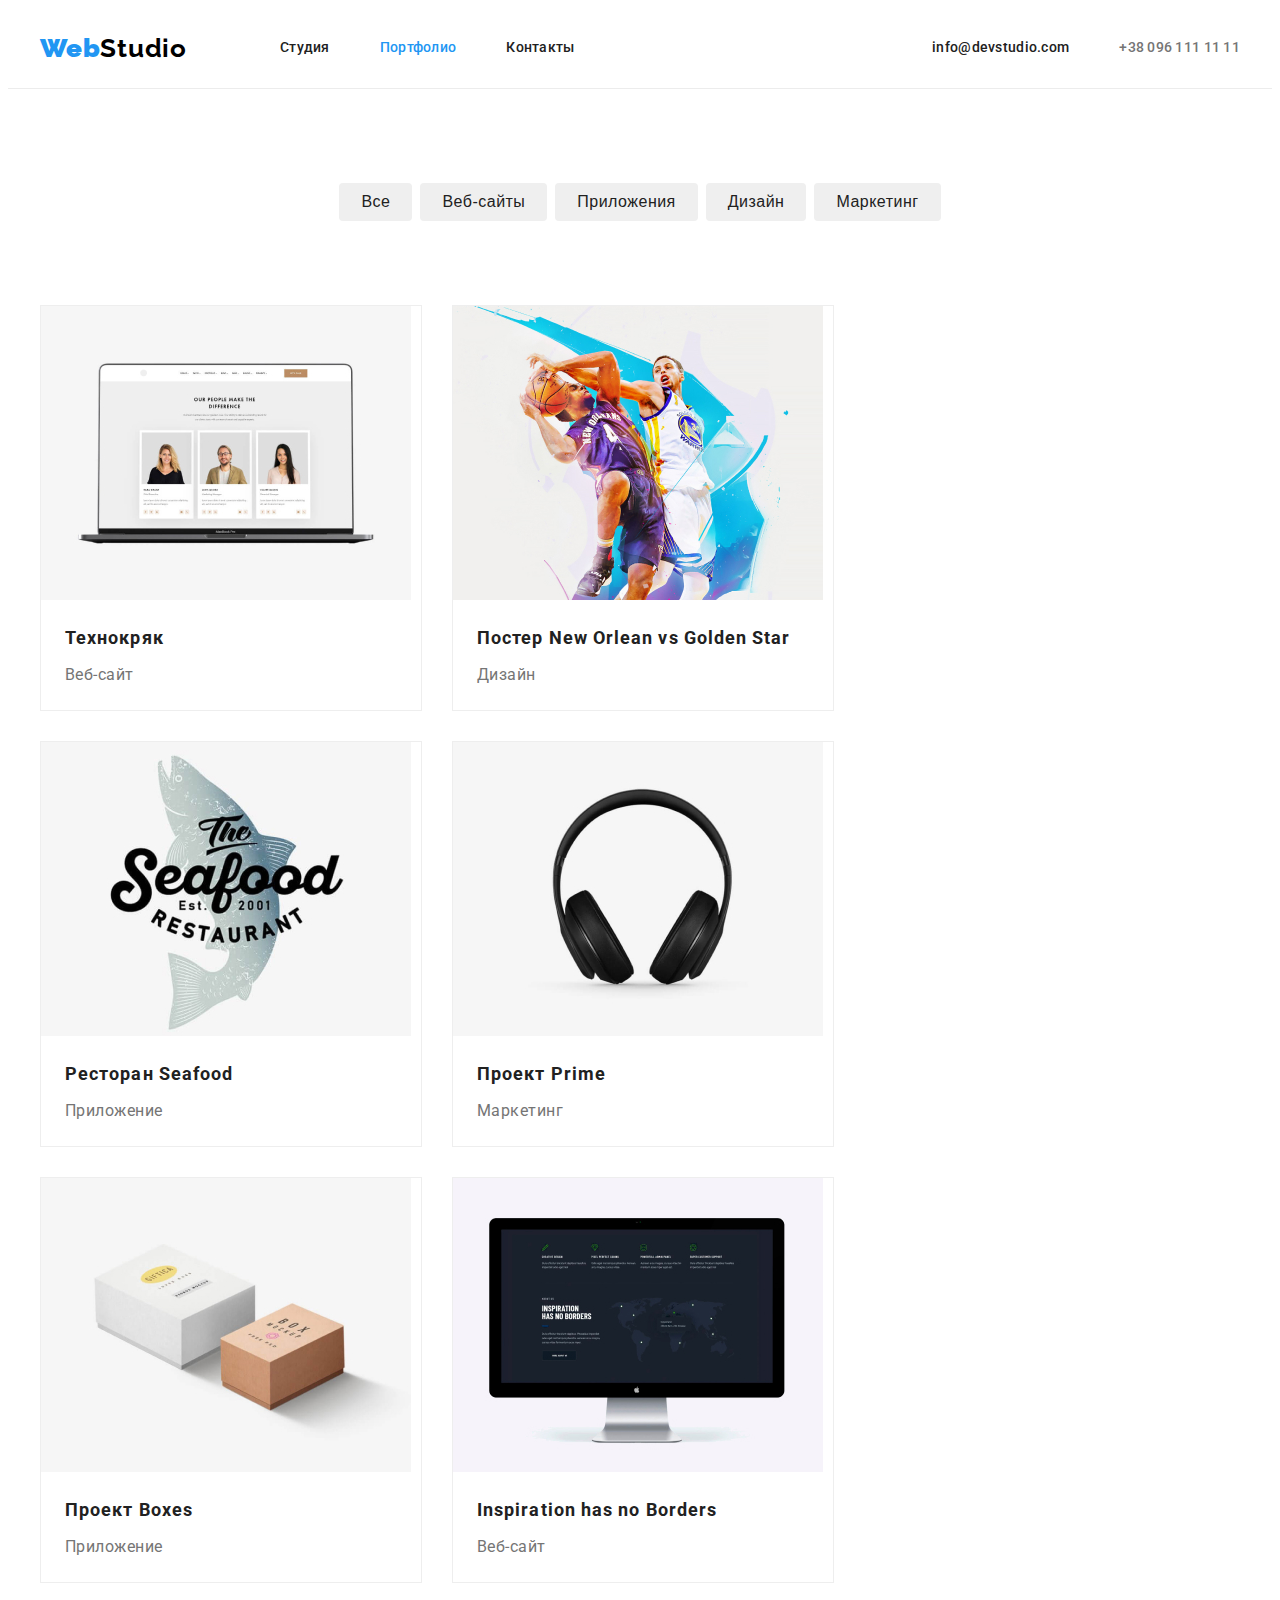
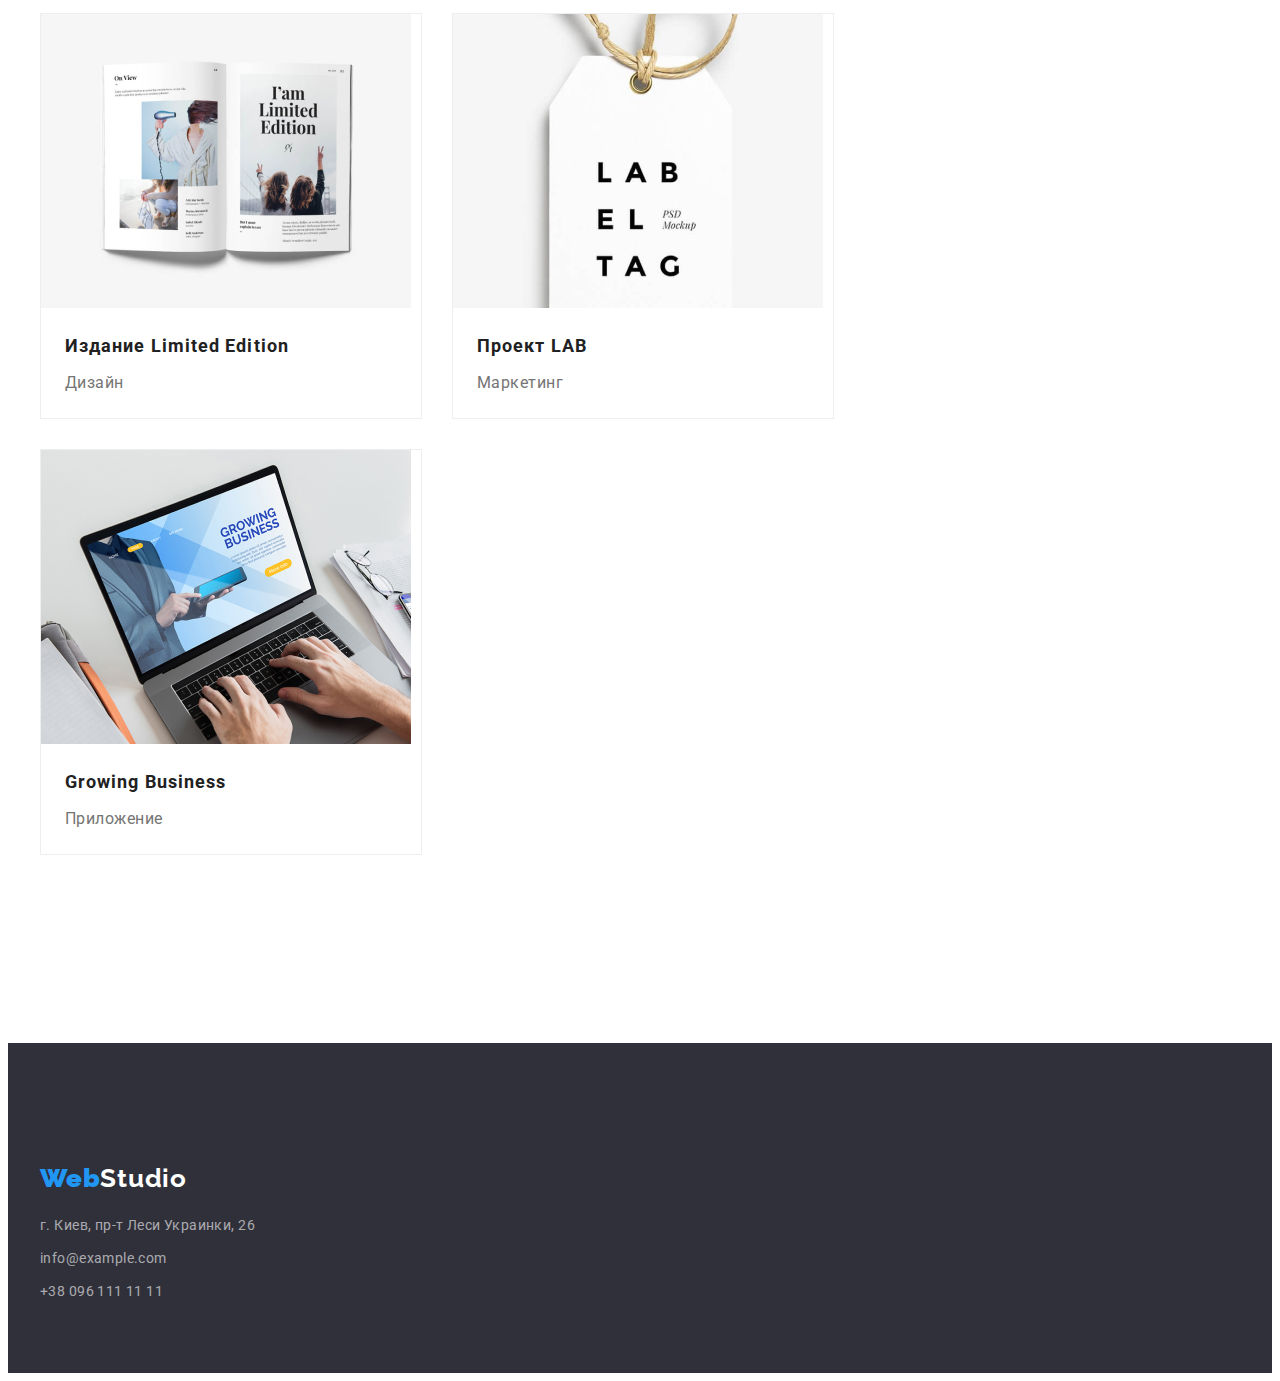
==== portfolio.html @ ff105183 "начало" ====
<!DOCTYPE html>
<html lang="ru">
  <head>
    <meta charset="UTF-8" />
    <meta http-equiv="X-UA-Compatible" content="IE=edge" />
    <meta name="viewport" content="width=device-width, initial-scale=1.0" />
    <title>Портфолио</title>
    <link
      rel="stylesheet"
      href="https://cdnjs.cloudflare.com/ajax/libs/modern-normalize/1.0.0/modern-normalize.min.css"
      integrity="sha512-ISS7cAi1PEhQ8jnbJpJZMd29NlhNj4AWYyLOSp2CE/CsHxTCu+r+t0D2yoJudVrd0/8fTVPUVDzY5Tvli75u/g=="
      crossorigin="anonymous"
    />
    <link rel="preconnect" href="https://fonts.gstatic.com" />
    <link
      href="https://fonts.googleapis.com/css2?family=Raleway:ital,wght@1,700&family=Roboto:wght@400;500;700;900&display=swap"
      rel="stylesheet"
    />
    <link rel="stylesheet" href="./css/styles.css" />
  </head>
  <body>
    <header class="header">
      <div class="container header-conteiner">
        <nav class="navigation">
          <a class="logo-link link" href=""
            ><span class="web">Web</span>Studio</a
          >

          <ul class="navigation-list list">
            <li class="navigation-item">
              <a class="navigation-link link" href="./index.html">Студия</a>
            </li>
            <li class="navigation-item">
              <a class="navigation-link link current" href="">Портфолио</a>
            </li>
            <li class="navigation-item">
              <a class="navigation-link link" href="">Контакты</a>
            </li>
          </ul>
        </nav>
        <ul class="header-contact-list list">
          <li class="header-contact-list-item">
            <a class="mail-link link" href="mailto:info@devstudio.com"
              >info@devstudio.com</a
            >
          </li>
          <li class="header-contact-list-item">
            <a class="tel-link link" href="tel:+380961111111"
              >+38 096 111 11 11</a
            >
          </li>
        </ul>
      </div>
    </header>
    <main>
      <section class="nav-btn">
        <div class="container">
          <h1 class="visually-hidden">Портфолио</h1>
          <!-- спрячется после стилизации -->
          <ul class="nav-btn-list list">
            <li class="navigation-btn-list-item">
              <button type="button" class="nav-btn-list-but">Все</button>
            </li>
            <li class="navigation-btn-list-item">
              <button type="button" class="nav-btn-list-but">Веб-сайты</button>
            </li>
            <li class="navigation-btn-list-item">
              <button type="button" class="nav-btn-list-but">Приложения</button>
            </li>
            <li class="navigation-btn-list-item">
              <button type="button" class="nav-btn-list-but">Дизайн</button>
            </li>
            <li class="navigation-btn-list-item">
              <button type="button" class="nav-btn-list-but">Маркетинг</button>
            </li>
          </ul>
          <h2 class="visually-hidden">Элементы портфолио</h2>
          <ul class="elements-list list">
            <li class="elements-list-item">
              <img
                class="elements-list-img"
                src="./portfolio-images/tehno.jpg"
                alt="рисунок ноутбука"
                width="370"
                height="294"
              />
              <div class="elements-list-wrapper">
                <h3 class="elements-list-title">Технокряк</h3>
                <p class="elements-list-progects">Веб-сайт</p>
              </div>
            </li>
            <li class="elements-list-item">
              <img
                class="elements-list-img"
                src="./portfolio-images/new-orlean.jpg"
                alt="два парня играют в баскетбол"
                width="370"
                height="294"
              />
              <div class="elements-list-wrapper">
                <h3 class="elements-list-title">
                  Постер New Orlean vs Golden Star
                </h3>
                <p class="elements-list-progects">Дизайн</p>
              </div>
            </li>
            <li class="elements-list-item">
              <img
                class="elements-list-img"
                src="./portfolio-images/seafood.jpg"
                alt="логотип ресторана"
              />
              <div class="elements-list-wrapper">
                <h3 class="elements-list-title">Ресторан Seafood</h3>
                <p class="elements-list-progects">Приложение</p>
              </div>
            </li>
            <li class="elements-list-item">
              <img
                class="elements-list-img"
                src="./portfolio-images/prime.jpg"
                alt="фото наушников"
              />
              <div class="elements-list-wrapper">
                <h3 class="elements-list-title">Проект Prime</h3>
                <p class="elements-list-progects">Маркетинг</p>
              </div>
            </li>
            <li class="elements-list-item">
              <img
                class="elements-list-img"
                src="./portfolio-images/boxes.jpg"
                alt="лежат две коробки"
              />
              <div class="elements-list-wrapper">
                <h3 class="elements-list-title">Проект Boxes</h3>
                <p class="elements-list-progects">Приложение</p>
              </div>
            </li>
            <li class="elements-list-item">
              <img
                class="elements-list-img"
                src="./portfolio-images/inspiration.jpg"
                alt="стоит монитоор"
              />
              <div class="elements-list-wrapper">
                <h3 class="elements-list-title" lang="en">
                  Inspiration has no Borders
                </h3>
                <p class="elements-list-progects">Веб-сайт</p>
              </div>
            </li>
            <li class="elements-list-item">
              <img
                class="elements-list-img"
                src="./portfolio-images/limited.jpg"
                alt="книга"
              />
              <div class="elements-list-wrapper">
                <h3 class="elements-list-title">Издание Limited Edition</h3>
                <p class="elements-list-progects">Дизайн</p>
              </div>
            </li>

            <li class="elements-list-item">
              <img
                class="elements-list-img"
                src="./portfolio-images/lab.jpg"
                alt="черные буквы на белом ярлыке"
                width="370"
                height="294"
              />
              <div class="elements-list-wrapper">
                <h3 class="elements-list-title">Проект LAB</h3>
                <p class="elements-list-progects">Маркетинг</p>
              </div>
            </li>
            <li class="elements-list-item">
              <img
                class="elements-list-img"
                src="./portfolio-images/growing.jpg"
                alt="человек работает за ноутбуком"
                width="370"
                height="294"
              />
              <div class="elements-list-wrapper">
                <h3 class="elements-list-title" lang="en">Growing Business</h3>
                <p class="elements-list-progects">Приложение</p>
              </div>
            </li>
          </ul>
        </div>
      </section>
    </main>
    <footer class="footer">
      <h2 class="visually-hidden">Контакты</h2>
      <!--спрячется после стилизации-->
      <div class="container">
        <a class="footer-logo link" href=""
          ><span class="web">Web</span>Studio</a
        >
        <div class="contacts">
          <address class="address">
            <ul class="footer-list list">
              <li class="footer-list-item">
                <a
                  class="footer-list-link link"
                  href="https://goo.gl/maps/RYazmXWVpMXztePi6"
                  target="_blank"
                  rel="noopener noreferrer"
                  >г. Киев, пр-т Леси Украинки, 26</a
                >
              </li>
              <li class="footer-list-item">
                <a class="footer-list-link link" href="mailto:info@example.com"
                  >info@example.com</a
                >
              </li>
              <li class="footer-list-item">
                <a class="footer-list-link link" href="tel:+380961111111"
                  >+38 096 111 11 11</a
                >
              </li>
            </ul>
          </address>
        </div>
      </div>
    </footer>
  </body>
</html>
---- css/styles.css ----
:root {
  --main-font: "Roboto", sans-serif;
  --secondary-font: "Raleway", sans-serif;
  --accent-color: #2196f3;
}
body {
  font-family: var(--main-font);
}
h1,
h2,
h3,
h4,
h5,
h6,
p {
  margin: 0;
}
ul,
ol {
  margin: 0;
  padding: 0;
}
img {
  display: block;
}
.link {
  text-decoration: none;
}
.list {
  list-style: none;
}
.address {
  font-style: normal;
}
.visually-hidden {
  position: absolute !important;
  clip: rect(1px 1px 1px 1px); /* IE6, IE7 */
  clip: rect(1px, 1px, 1px, 1px);
  padding: 0 !important;
  border: 0 !important;
  height: 1px !important;
  width: 1px !important;
  overflow: hidden;
}
.navigation-list .link.current {
  color: var(--accent-color);
}
/* =======================ШАПКА============================ */
.header {
  padding: 0;
  margin: 0;

  border-bottom: 1px solid #ececec;
}
.header .header-conteiner {
  display: flex;
  align-items: center;
}
.container {
  width: 1200px;
  margin: 0 auto;
  padding-left: 15px;
  padding-right: 15px;
}
.navigation {
  display: flex;
  align-items: center;
}

.navigation-list {
  display: flex;
  align-items: center;
  margin: 0;
  padding: 0;
}

.navigation-item:not(:last-child) {
  margin-right: 50px;
}
.navigation-link {
  font-weight: 500;
  font-size: 14px;
  line-height: 1.14;
  letter-spacing: 0.02em;
  display: block;
  padding: 32px 0;

  color: #212121;
}
.navigation-link:hover,
.navigation-link:focus {
  color: var(--accent-color);
}
.web {
  font-family: var(--secondary-font);

  font-weight: 900;
  font-size: 26px;
  line-height: 1.19x;

  letter-spacing: 0.03em;

  color: var(--accent-color);
}
.logo-link {
  margin-right: 93px;
  font-family: var(--secondary-font);

  font-weight: 700;
  font-size: 26px;
  line-height: 1.19;

  letter-spacing: 0.03em;

  color: #000000;
}
.header-contact-list {
  display: flex;
  align-items: center;

  margin-left: auto;
  padding: 0;
}
.header-contact-list-item {
  display: flex;
  align-items: center;
}

.mail-link {
  display: block;
  padding: 32px 0;

  margin-right: 50px;
  font-weight: 500;
  font-size: 14px;
  line-height: 1.14;
  letter-spacing: 0.02em;

  color: #212121;
}
.mail-link:hover,
.mail-link:focus {
  color: var(--accent-color);
}
.tel-link {
  display: block;
  padding: 32px 0;
  font-weight: 500;
  font-size: 14px;
  line-height: 1.14;
  letter-spacing: 0.02em;

  color: #757575;
}
.tel-link:hover,
.tel-link:focus {
  color: var(--accent-color);
}
/* ============================КОНЕЦ ШАПКИ========================== */

/* ===========================ГЛАВНАЯ СТУДИЯ=============================== */
.hero .container {
  padding: 200px 252px;
  text-align: center;

  width: 1200px;
  margin: 0 auto;
  padding-left: 15px;
  padding-right: 15px;
}
.hero {
  background-color: #2f303a;
  margin: 0;
}
.hero-title {
  font-weight: 900;
  font-size: 44px;
  line-height: 1.36;
  max-width: calc(100% / 1.72);
  margin: 0 auto 30px auto;

  letter-spacing: 0.06em;
  text-transform: uppercase;

  color: #ffffff;
}
.modal-btn {
  display: block;
  margin: 0 auto;
  font-weight: 700;
  font-size: 16px;
  line-height: 1.9;
  cursor: pointer;
  min-width: 200px;
  padding-top: 10px;
  padding-bottom: 10px;
  padding-left: 32px;
  padding-right: 32px;

  color: #ffffff;
  background: #2196f3;
  box-shadow: 0px 4px 4px rgba(0, 0, 0, 0.15);
  border: transparent;
  border-radius: 4px;
}
.privelegius {
  margin: 0;
  padding: 94px 0;
}
.privelegius-title {
  margin-bottom: 10px;
  font-weight: 700;
  font-size: 14px;
  line-height: 1.14;
  letter-spacing: 0.03em;
  text-transform: uppercase;

  color: #212121;
}
.privelegius-list {
  display: flex;
  margin-left: -30px;
  margin-top: -30px;
}
.privelegius-item {
  flex-basis: calc(100% / 4 - 30px);
  margin-left: 30px;
  margin-top: 30px;
}
.discription {
  font-weight: normal;
  font-size: 14px;
  line-height: 1.71;
  margin: 0;

  letter-spacing: 0.03em;

  color: #757575;
}
.about-title {
  text-align: center;

  margin-bottom: 50px;
  font-weight: 700;
  font-size: 36px;
  line-height: 1.17;

  letter-spacing: 0.03em;

  color: #212121;
}
.about {
  margin: 0;
  padding-bottom: 94px;
}
.about-list {
  display: flex;
  flex-wrap: wrap;
  margin-left: -30px;

  margin-top: -30px;
}
.about-list-item {
  flex-basis: calc(100% / 3 - 30px);
  margin-left: 30px;
  margin-top: 30px;
}
.about-list-img {
  display: block;
  max-width: 100%;
}
.members {
  margin: 0;

  background-color: #f5f4fa;
  padding-top: 94px;
  padding-bottom: 94px;
}
.members-title {
  text-align: center;
  margin-bottom: 50px;
  font-weight: 700;
  font-size: 36px;
  line-height: 1.7;

  letter-spacing: 0.03em;

  color: #212121;
}
.members-list {
  display: flex;
  flex-wrap: wrap;
  margin-left: -30px;
  margin-top: -30px;
}
.members-list-item {
  flex-basis: calc(100% / 4 - 30px);
  margin-left: 30px;
  margin-top: 30px;
  box-shadow: 0px 1px 3px rgba(0, 0, 0, 0.12), 0px 1px 1px rgba(0, 0, 0, 0.14),
    0px 2px 1px rgba(0, 0, 0, 0.2);
  border-radius: 0px 0px 4px 4px;
  background: #ffffff;
}
.members-list-foto {
  display: block;
  max-width: 100%;
}
.members-list-wrapper {
  padding-top: 30px;
  padding-bottom: 30px;
}
.name-title {
  font-weight: 500;
  font-size: 16px;
  line-height: 1.19;
  text-align: center;
  margin-bottom: 10px;

  letter-spacing: 0.03em;

  color: #212121;
}
.profession {
  font-weight: 400;
  font-size: 16px;
  line-height: 1.19;
  text-align: center;

  letter-spacing: 0.03em;

  color: #757575;
}
/* =======================КОНЕЦ ГЛАВНОЙ СТУДИИ================== */

/* ===============================ФУТЕР========================== */
.footer {
  background-color: #2f303a;
  padding-top: 60px;
  padding-bottom: 60px;
}

.footer-logo {
  display: block;
  margin-top: 60px;
  margin-bottom: 20px;
  font-family: var(--secondary-font);

  font-weight: bold;
  font-size: 26px;
  line-height: 1.19;

  letter-spacing: 0.03em;

  color: #ffffff;
}
.footer-list-item {
  margin-bottom: 9px;
}
.contacts {
  margin-top: 20px;
}
.footer-list-link {
  font-weight: 400;
  font-size: 14px;
  line-height: 1.71;

  letter-spacing: 0.03em;

  color: #ffffff99;
}
.footer-list-link:hover,
.footer-list-link:focus {
  color: #ffffff;
}
/* ======================КОНЕЦ ФУТЕРА===================== */

/* =========================ГЛАВНАЯ ПОРТФОЛИО================== */
.nav-btn {
  margin: 0;
  padding: 94px 0;
}
.nav-btn-list {
  display: flex;

  justify-content: center;
  margin: 0 0 50px 0;
  padding: 0;
}
.navigation-btn-list-item:not(:last-child) {
  margin-right: 8px;
}
.nav-btn-list-but {
  display: block;
  padding: 6px 22px;
  font-weight: 500;
  font-size: 16px;
  line-height: 1.62;
  border: transparent;
  border-radius: 4px;

  letter-spacing: 0.03em;

  color: #212121;
}
.nav-btn-list-but:hover,
.nav-btn-list-but:focus {
  background: var(--accent-color);
  color: #ffffff;
}
.elements-list {
  display: flex;
  flex-wrap: wrap;
  margin-top: -30px;
  margin-left: -30px;
  padding-top: 34px;
  padding-bottom: 94px;
}
.elements-list-item {
  flex-basis: calc(100% / 3 - 30px);
  margin-left: 30px;
  margin-top: 30px;
  border: 1px solid #eee;
}
.elements-list-img {
  display: block;
  align-items: center;
  max-width: 100%;
  margin: 0 0 20px 0;
}

.elements-list-title {
  margin: 0 0 4px 0;
  padding: 0 24px;
  font-weight: 700;
  font-size: 18px;
  line-height: 2;

  letter-spacing: 0.06em;

  color: #212121;
}
.elements-list-progects {
  margin: 0 0 20px 0;
  padding: 0 24px;
  font-weight: normal;
  font-size: 16px;
  line-height: 1.88;

  letter-spacing: 0.03em;

  color: #757575;
}
/* ======================КОНЕЦ ГЛАВНОЙ ПОРТФОЛИО=============== */
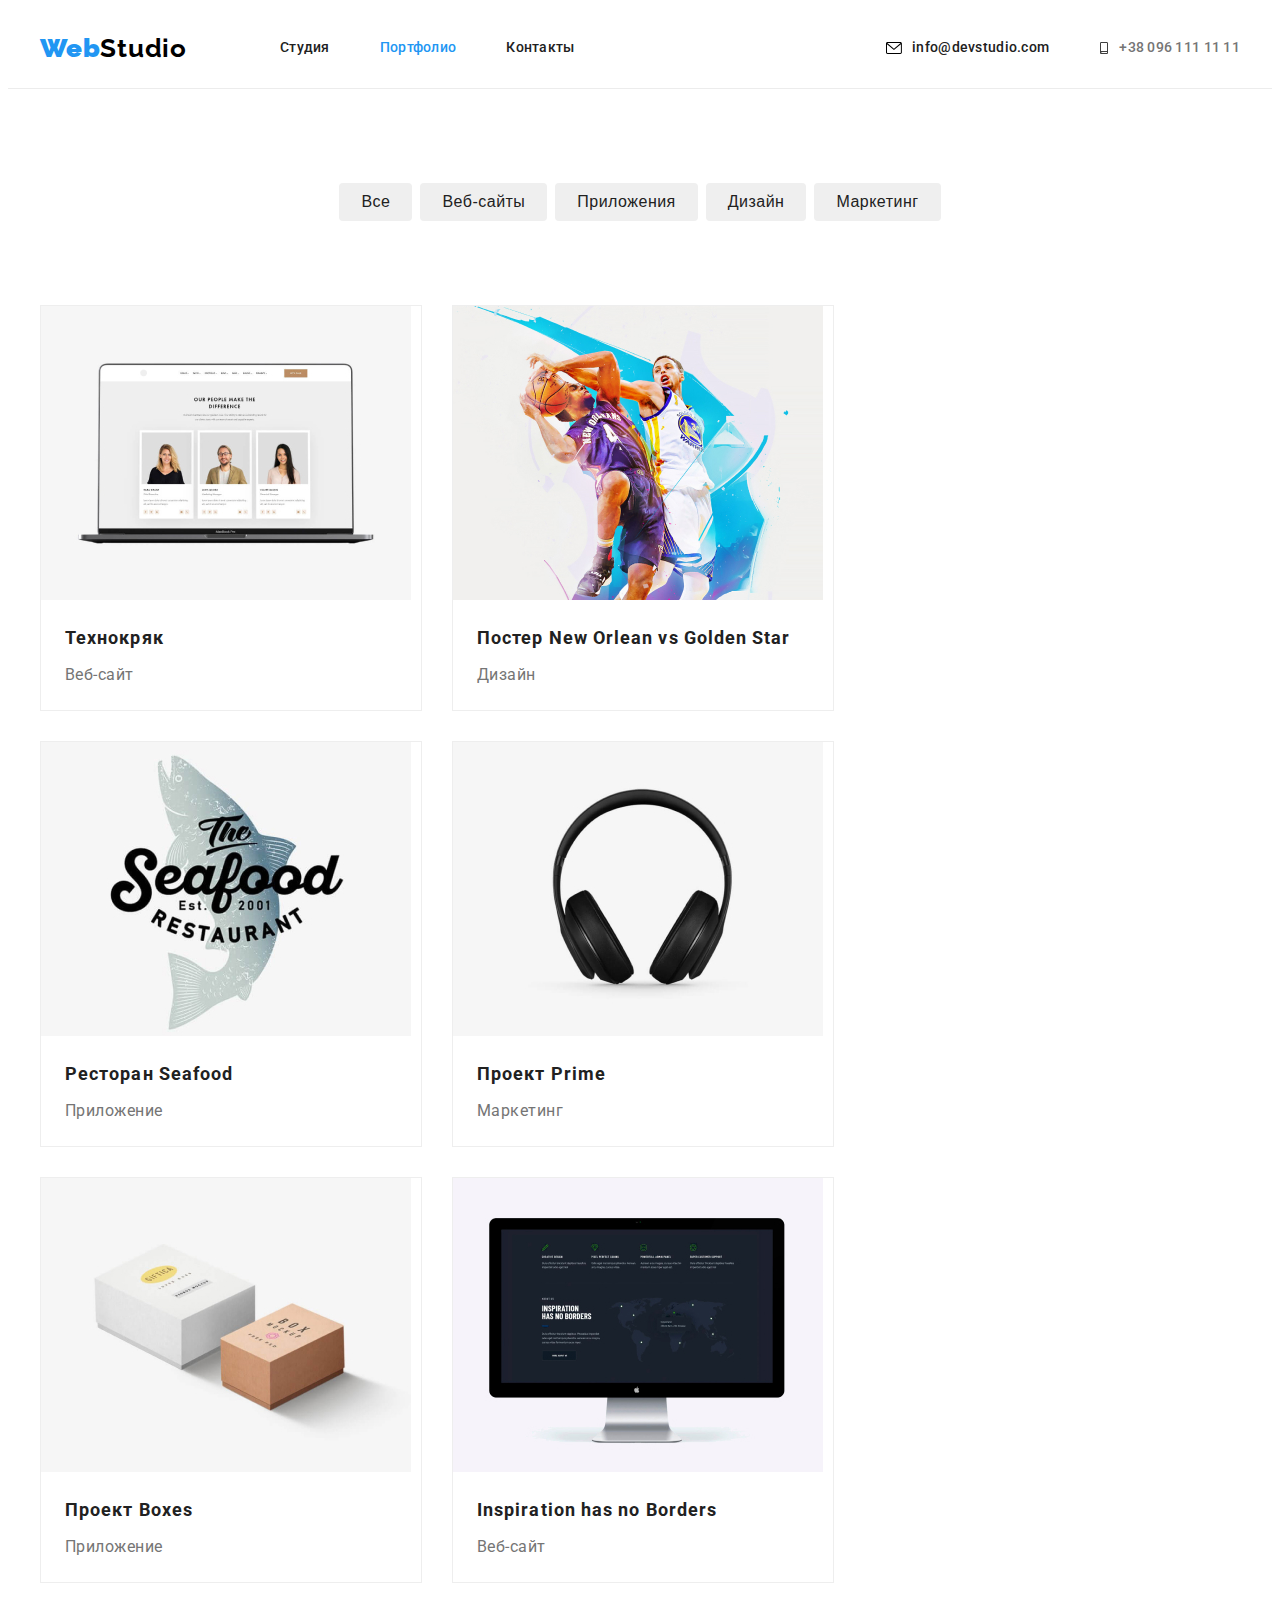
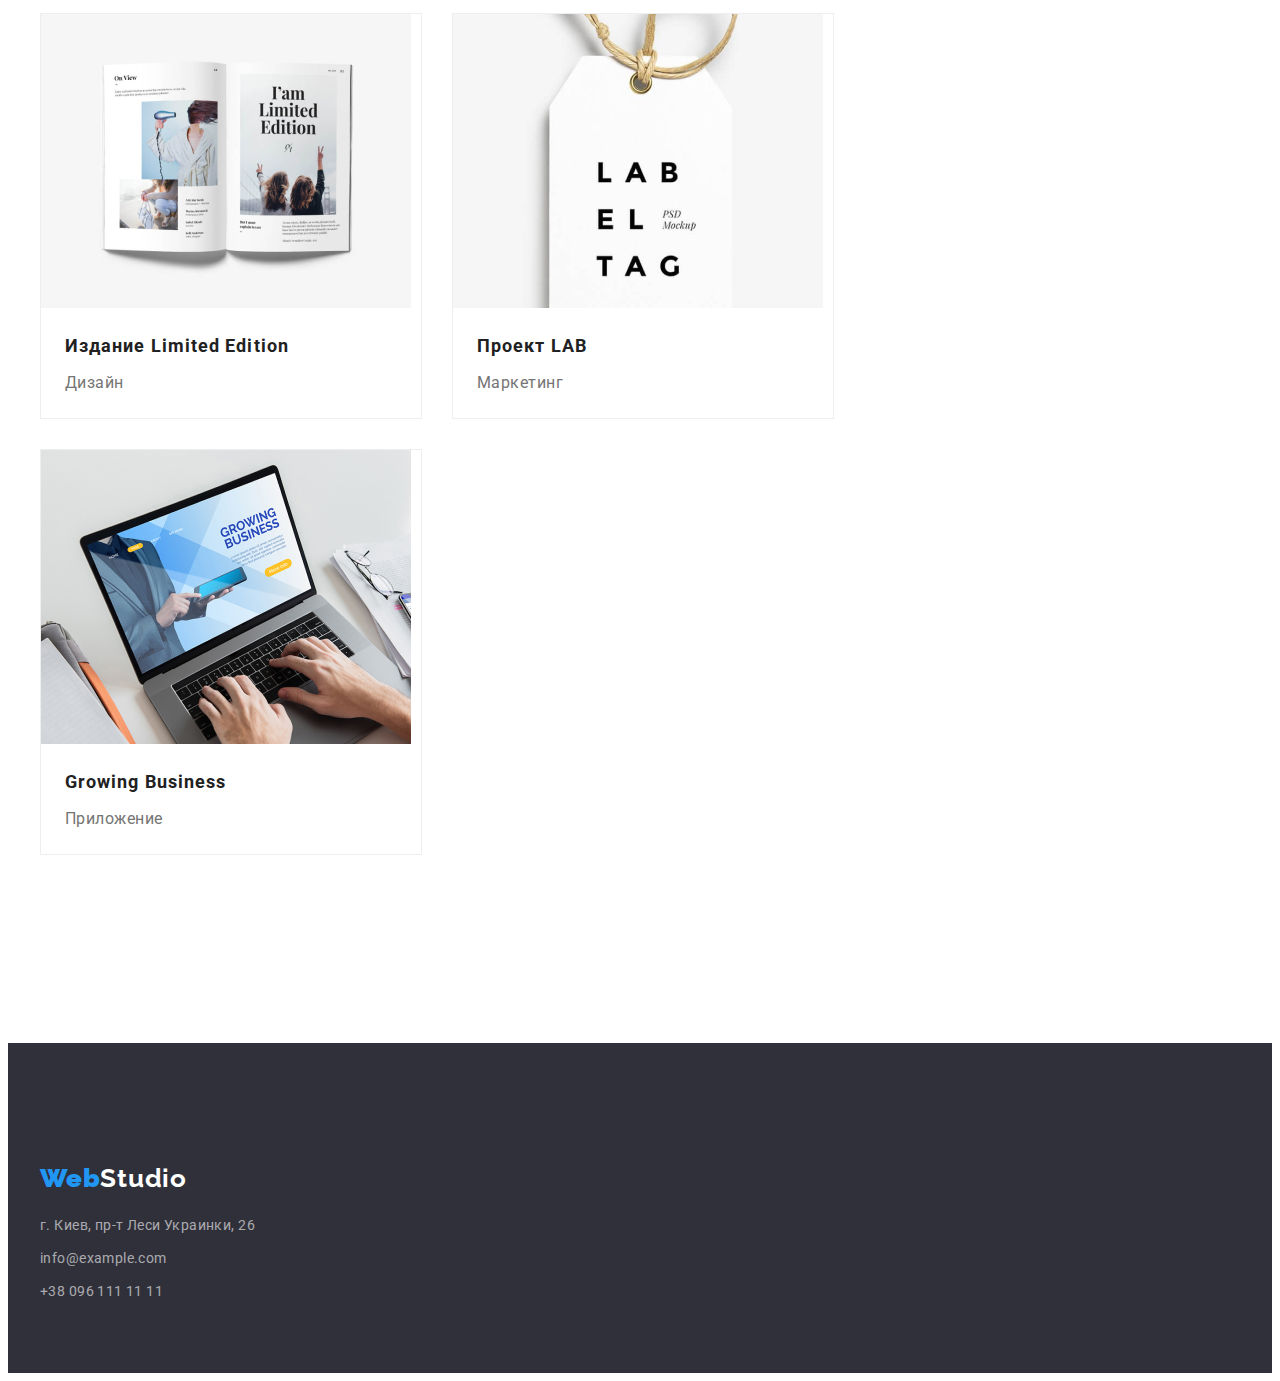
==== commit 956e006b: "privelegius" ====
--- a/portfolio.html
+++ b/portfolio.html
@@ -40,13 +40,25 @@
         </nav>
         <ul class="header-contact-list list">
           <li class="header-contact-list-item">
-            <a class="mail-link link" href="mailto:info@devstudio.com"
-              >info@devstudio.com</a
+            <a class="mail-link link" href="mailto:info@devstudio.com">
+              <svg class="envelope">
+                <use
+                  class="envelope-icon"
+                  href="./images/sprite.svg#icon-envelope"
+                ></use>
+              </svg>
+              info@devstudio.com</a
             >
           </li>
           <li class="header-contact-list-item">
             <a class="tel-link link" href="tel:+380961111111"
-              >+38 096 111 11 11</a
+              ><svg class="smartfone">
+                <use
+                  class="smartfone-icon"
+                  href="./images/sprite.svg#icon-smartphone"
+                ></use>
+              </svg>
+              +38 096 111 11 11</a
             >
           </li>
         </ul>
--- a/css/styles.css
+++ b/css/styles.css
@@ -124,10 +124,23 @@
 .header-contact-list-item {
   display: flex;
   align-items: center;
+  margin-left: auto;
+}
+.envelope {
+  display: flex;
+  align-items: center;
+  width: 16px;
+  height: 12px;
+  margin-right: 10px;
+}
+.envelope:focus,
+.envelope:hover {
+  fill: var(--accent-color);
 }
 
 .mail-link {
-  display: block;
+  align-items: center;
+  display: flex;
   padding: 32px 0;
 
   margin-right: 50px;
@@ -141,9 +154,22 @@
 .mail-link:hover,
 .mail-link:focus {
   color: var(--accent-color);
+  fill: var(--accent-color);
+}
+.smartfone {
+  display: flex;
+  align-items: center;
+  width: 10px;
+  height: 12px;
+  margin-right: 10px;
+}
+.smartfone:hover,
+.smartfone:focus {
+  fill: var(--accent-color);
 }
 .tel-link {
-  display: block;
+  align-items: center;
+  display: flex;
   padding: 32px 0;
   font-weight: 500;
   font-size: 14px;
@@ -155,6 +181,7 @@
 .tel-link:hover,
 .tel-link:focus {
   color: var(--accent-color);
+  fill: var(--accent-color);
 }
 /* ============================КОНЕЦ ШАПКИ========================== */
 
@@ -167,6 +194,14 @@
   margin: 0 auto;
   padding-left: 15px;
   padding-right: 15px;
+}
+.hero-container {
+  margin: 0 auto;
+  max-width: 1600px;
+  background-color: #2f303a;
+  background-image: url("../images/hero-logo/main-logo.jpg");
+  background-repeat: no-repeat;
+  background-size: cover;
 }
 .hero {
   background-color: #2f303a;
@@ -207,6 +242,22 @@
   margin: 0;
   padding: 94px 0;
 }
+.privelegius-group {
+  display: flex;
+  justify-content: center;
+  align-items: center;
+  margin-bottom: 30px;
+  padding-top: 25px;
+  padding-bottom: 25px;
+  padding-left: 100px;
+  padding-right: 100px;
+  background: #f5f4fa;
+  border-radius: 4px;
+}
+.privelegius-group-icon {
+  width: 70px;
+  height: 70px;
+}
 .privelegius-title {
   margin-bottom: 10px;
   font-weight: 700;
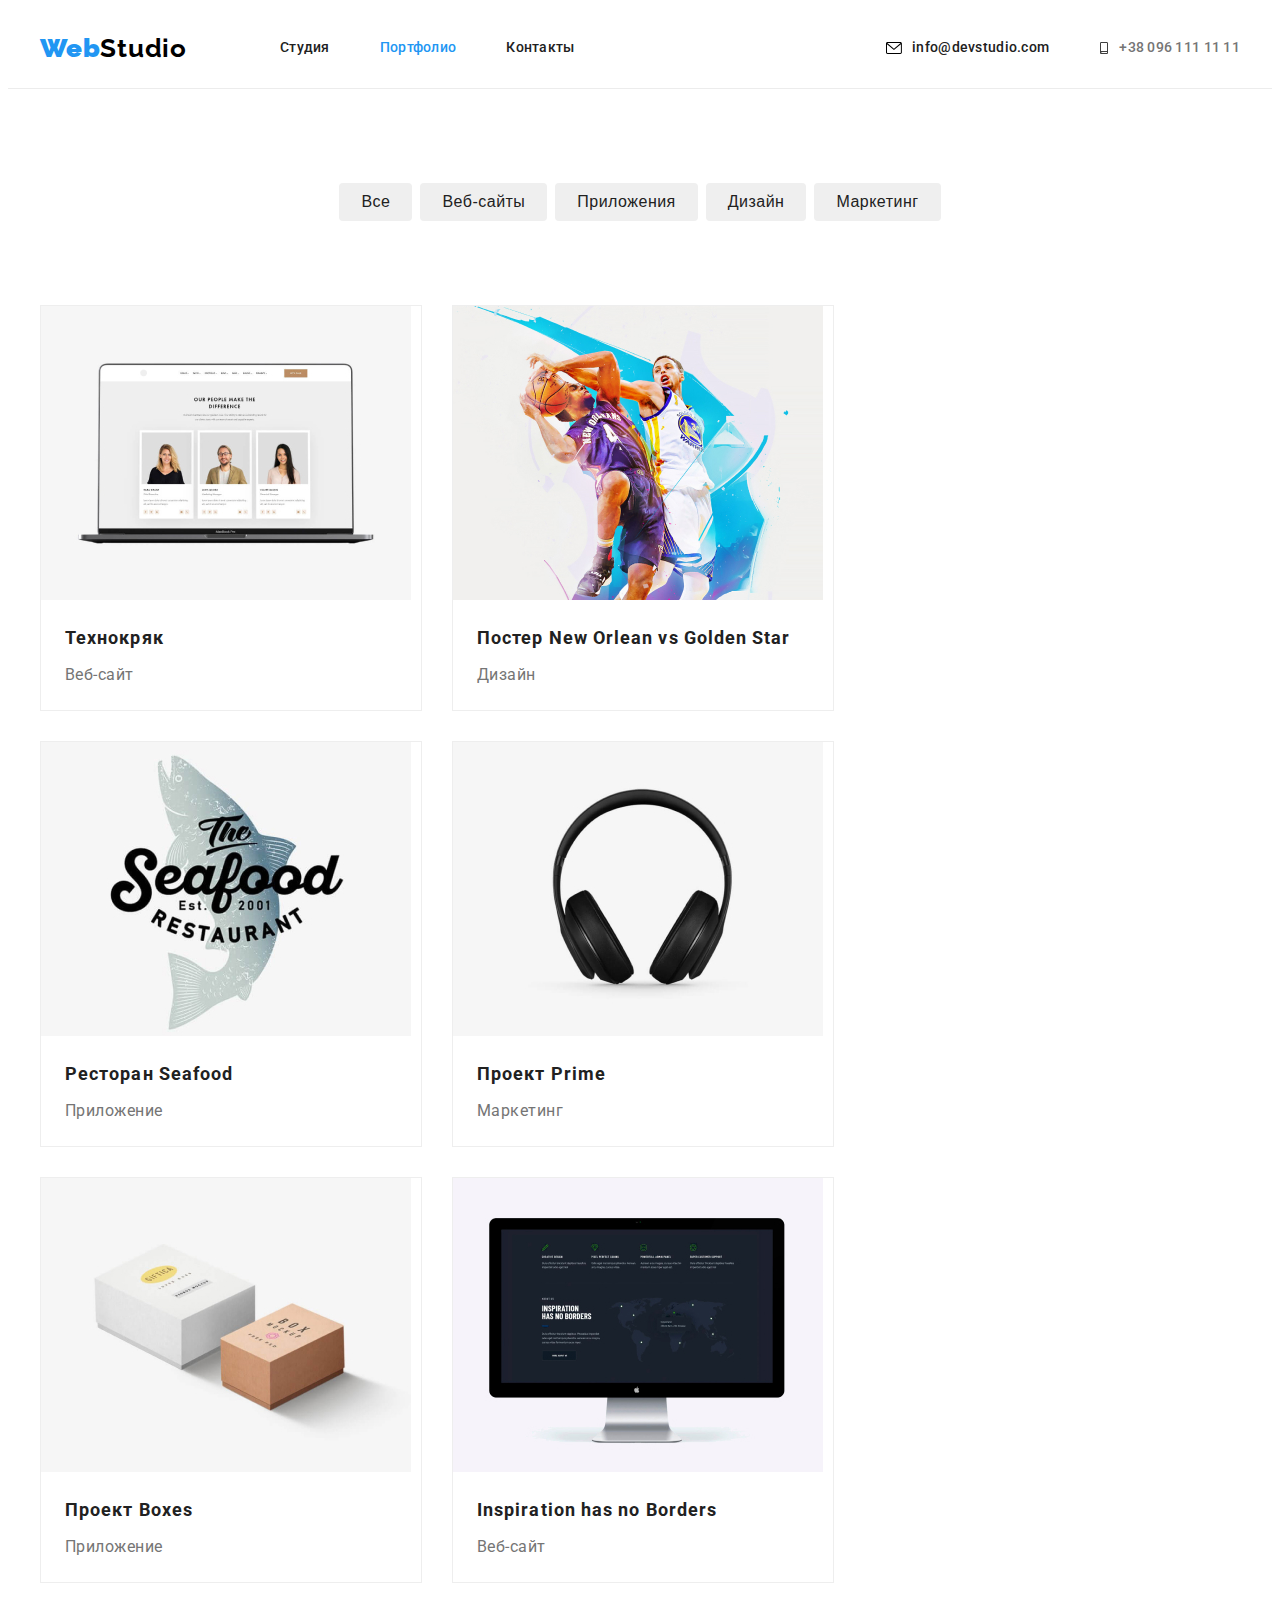
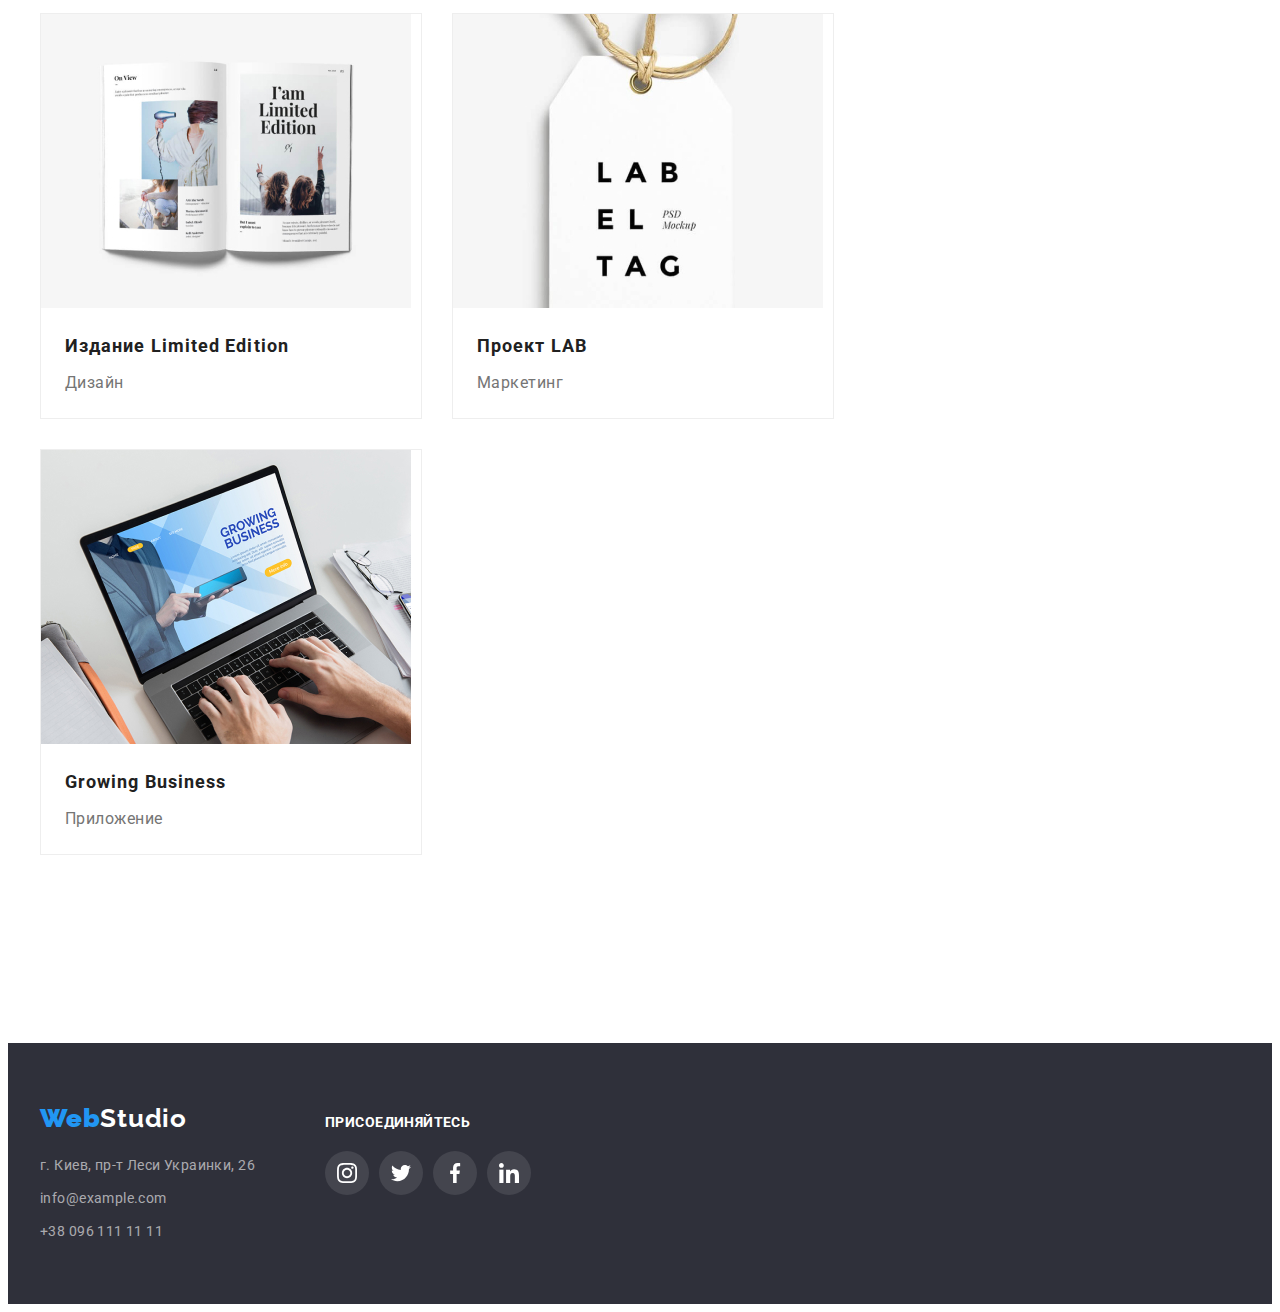
==== commit 52a97d41: "футер" ====
--- a/portfolio.html
+++ b/portfolio.html
@@ -206,12 +206,13 @@
     </main>
     <footer class="footer">
       <h2 class="visually-hidden">Контакты</h2>
-      <!--спрячется после стилизации-->
-      <div class="container">
-        <a class="footer-logo link" href=""
-          ><span class="web">Web</span>Studio</a
-        >
-        <div class="contacts">
+
+      <div class="container footer-container">
+        <div class="footer-contacts">
+          <a class="footer-logo link" href=""
+            ><span class="web">Web</span>Studio</a
+          >
+
           <address class="address">
             <ul class="footer-list list">
               <li class="footer-list-item">
@@ -236,6 +237,48 @@
             </ul>
           </address>
         </div>
+
+        <div class="footer-social">
+          <b class="footer-social-join">присоединяйтесь</b>
+          <ul class="footer-social-list list">
+            <li class="footer-social-list-item">
+              <a class="footer-social-list-link link" href="">
+                <div class="footer-social-block">
+                  <svg class="footer-social-list-icon">
+                    <use href="./images/sprite.svg#icon-instagram"></use>
+                  </svg>
+                </div>
+              </a>
+            </li>
+            <li class="footer-social-list-item">
+              <a class="footer-social-list-link link" href="">
+                <div class="footer-social-block">
+                  <svg class="footer-social-list-icon">
+                    <use href="./images/sprite.svg#icon-twitter"></use>
+                  </svg>
+                </div>
+              </a>
+            </li>
+            <li class="footer-social-list-item">
+              <a class="footer-social-list-link link" href="">
+                <div class="footer-social-block">
+                  <svg class="footer-social-list-icon">
+                    <use href="./images/sprite.svg#icon-facebook"></use>
+                  </svg>
+                </div>
+              </a>
+            </li>
+            <li class="footer-social-list-item">
+              <a class="footer-social-list-link link" href="">
+                <div class="footer-social-block">
+                  <svg class="footer-social-list-icon">
+                    <use href="./images/sprite.svg#icon-linkedin"></use>
+                  </svg>
+                </div>
+              </a>
+            </li>
+          </ul>
+        </div>
       </div>
     </footer>
   </body>
--- a/css/styles.css
+++ b/css/styles.css
@@ -320,6 +320,42 @@
   display: block;
   max-width: 100%;
 }
+.social-list {
+  display: flex;
+  align-items: center;
+  justify-content: space-between;
+  margin-left: 32px;
+  margin-right: 32px;
+  background: #ffffff;
+  margin-top: 16px;
+}
+
+.social-block {
+  display: flex;
+  justify-content: center;
+  align-items: center;
+  width: 44px;
+  height: 44px;
+  border-radius: 50%;
+}
+.social-list-link:hover .social-block {
+  background-color: var(--accent-color);
+}
+.social-list-link:focus .social-block {
+  background-color: var(--accent-color);
+}
+.social-list-link:hover .social-list-icon {
+  fill: #ffffff;
+}
+.social-list-link:focus .social-list-icon {
+  fill: #ffffff;
+}
+.social-list-icon {
+  width: 20px;
+  height: 20px;
+  fill: #afb1b8;
+}
+
 .members {
   margin: 0;
 
@@ -382,10 +418,70 @@
 
   color: #757575;
 }
+.clients {
+  display: flex;
+  align-items: center;
+  justify-content: center;
+  padding-top: 94px;
+  padding-bottom: 94px;
+}
+.clients-title {
+  font-family: var(--main-font);
+  font-style: normal;
+  font-weight: bold;
+  font-size: 36px;
+  line-height: 1.16;
+  text-align: center;
+  letter-spacing: 0.03em;
+  margin-bottom: 50px;
+
+  color: #212121;
+}
+.clients-list {
+  display: flex;
+  align-items: center;
+  justify-content: center;
+  flex-wrap: wrap;
+  margin-left: -30px;
+  margin-top: -30px;
+}
+.clients-block {
+  flex-basis: calc(100% / 6 - 30px);
+  margin-left: 30px;
+  margin-top: 30px;
+  width: 170px;
+  height: 90px;
+  border: 1px solid #afb1b8;
+  box-sizing: border-box;
+  border-radius: 4px;
+  display: inline-flex;
+  justify-content: center;
+  align-items: center;
+}
+.clients-list-link:focus .clients-list-icon {
+  fill: var(--accent-color);
+}
+.clients-list-link:hover .clients-list-icon {
+  fill: var(--accent-color);
+}
+
+.clients-list-link:hover .clients-block {
+  border-color: var(--accent-color);
+}
+.clients-list-link:focus .clients-block {
+  border-color: var(--accent-color);
+
+  cursor: pointer;
+}
+
+.clients-list-icon {
+  fill: #afb1b8;
+}
 /* =======================КОНЕЦ ГЛАВНОЙ СТУДИИ================== */
 
 /* ===============================ФУТЕР========================== */
 .footer {
+  display: flex;
   background-color: #2f303a;
   padding-top: 60px;
   padding-bottom: 60px;
@@ -393,7 +489,7 @@
 
 .footer-logo {
   display: block;
-  margin-top: 60px;
+
   margin-bottom: 20px;
   font-family: var(--secondary-font);
 
@@ -405,12 +501,10 @@
 
   color: #ffffff;
 }
-.footer-list-item {
+.footer-list-item:not(:last-child) {
   margin-bottom: 9px;
 }
-.contacts {
-  margin-top: 20px;
-}
+
 .footer-list-link {
   font-weight: 400;
   font-size: 14px;
@@ -424,6 +518,51 @@
 .footer-list-link:focus {
   color: #ffffff;
 }
+.footer-container {
+  display: flex;
+  align-items: baseline;
+}
+.footer-social {
+  margin-left: 70px;
+}
+.footer-social-list-item:not(:last-child) {
+  margin-right: 10px;
+}
+.footer-social-join {
+  font-family: var(--main-font);
+
+  font-weight: bold;
+  font-size: 14px;
+  line-height: 1.14;
+  letter-spacing: 0.03em;
+  text-transform: uppercase;
+
+  color: #ffffff;
+}
+.footer-social-block {
+  display: flex;
+  justify-content: center;
+  align-items: center;
+  width: 44px;
+  height: 44px;
+  border-radius: 50%;
+  background: rgba(255, 255, 255, 0.1);
+}
+.footer-social-list {
+  display: flex;
+  align-items: center;
+  justify-content: space-between;
+  margin-top: 20px;
+}
+.footer-social-list-icon {
+  width: 20px;
+  height: 20px;
+  fill: #ffffff;
+}
+.footer-social-list-link:hover .footer-social-block {
+  background-color: var(--accent-color);
+}
+
 /* ======================КОНЕЦ ФУТЕРА===================== */
 
 /* =========================ГЛАВНАЯ ПОРТФОЛИО================== */
